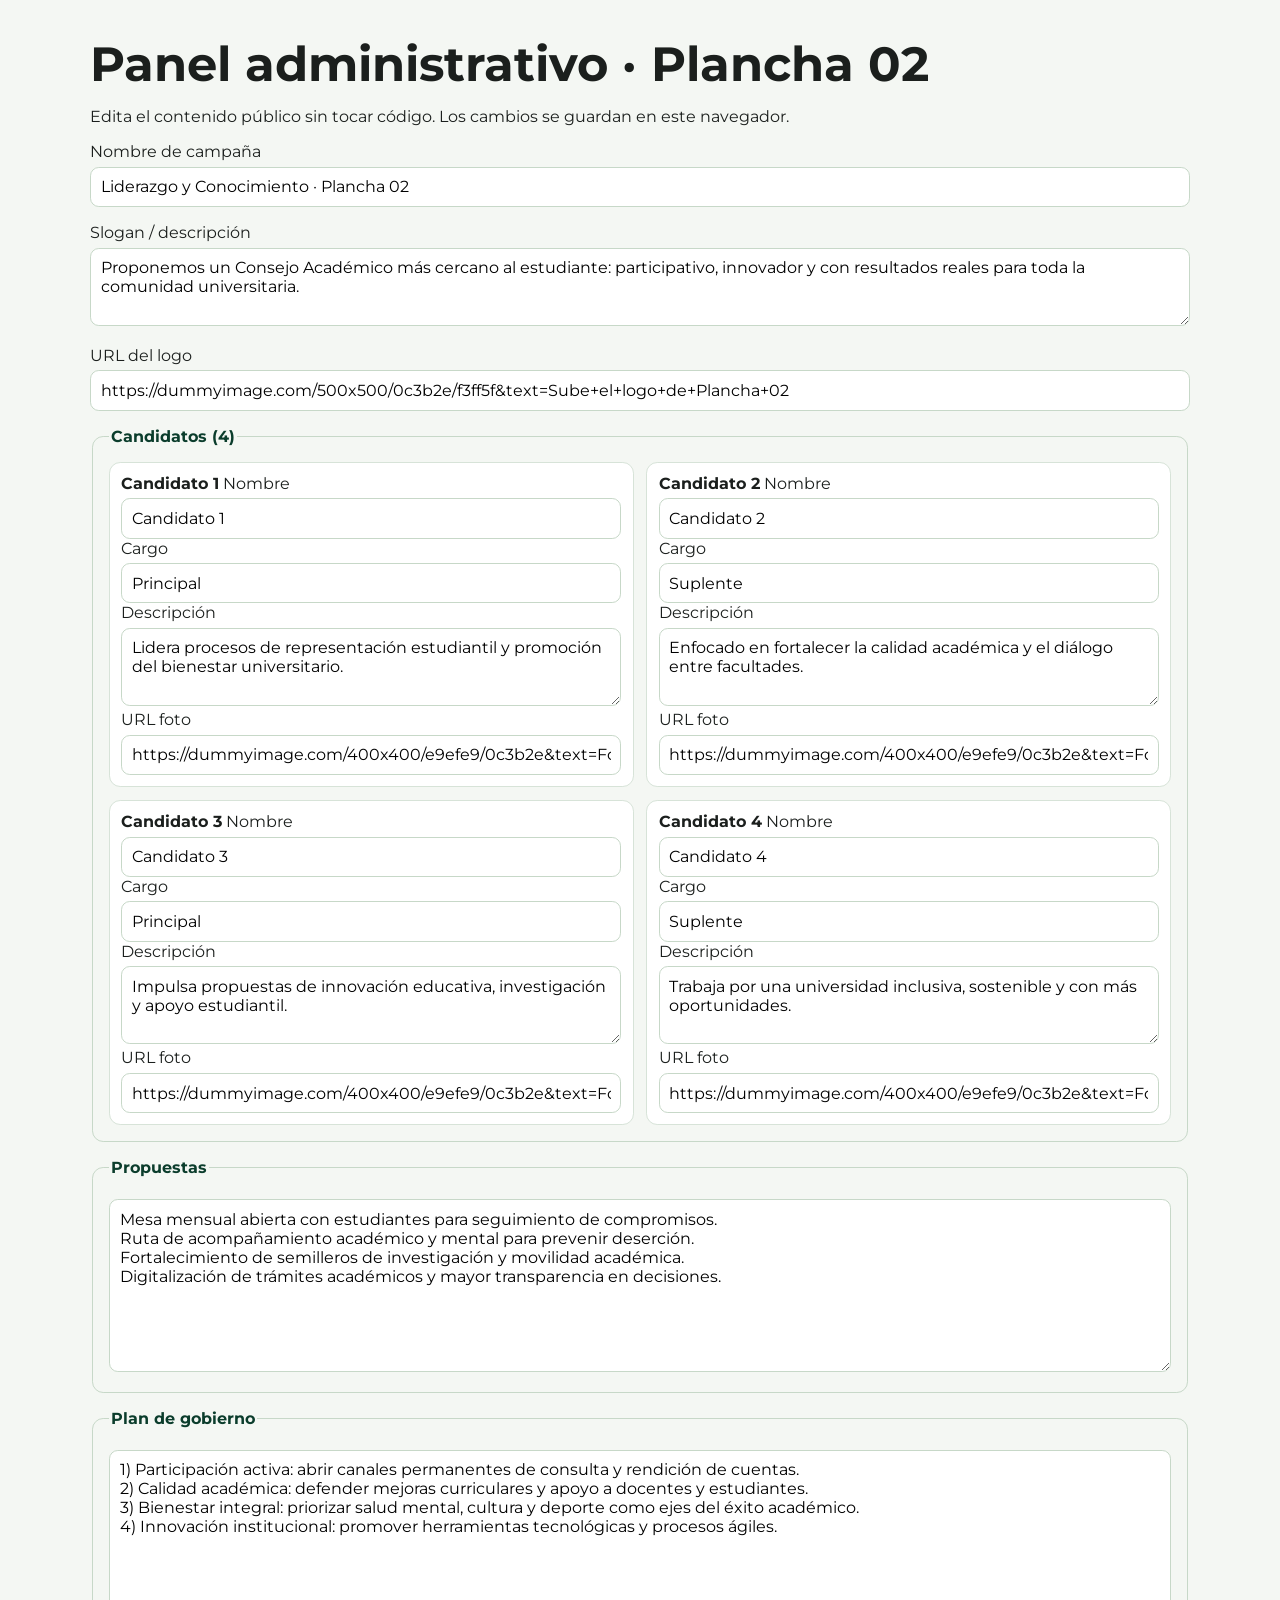
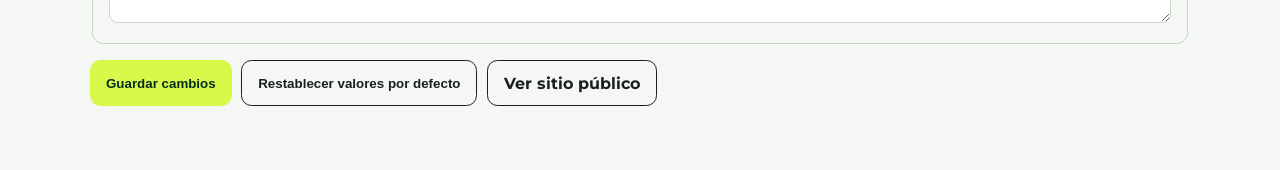
==== admin.html @ 651dead0 "Crear sitio de campaña Plancha 02 con panel administrativo" ====
<!doctype html>
<html lang="es">
  <head>
    <meta charset="UTF-8" />
    <meta name="viewport" content="width=device-width, initial-scale=1.0" />
    <title>Panel Administrativo - Plancha 02</title>
    <link rel="preconnect" href="https://fonts.googleapis.com" />
    <link rel="preconnect" href="https://fonts.gstatic.com" crossorigin />
    <link href="https://fonts.googleapis.com/css2?family=Montserrat:wght@400;600;700;800&display=swap" rel="stylesheet" />
    <link rel="stylesheet" href="styles.css" />
  </head>
  <body class="admin-page">
    <main class="container admin-wrapper">
      <h1>Panel administrativo · Plancha 02</h1>
      <p>Edita el contenido público sin tocar código. Los cambios se guardan en este navegador.</p>

      <form id="adminForm" class="admin-form">
        <label>Nombre de campaña <input type="text" id="campaignNameInput" required /></label>
        <label>Slogan / descripción <textarea id="campaignSloganInput" rows="3" required></textarea></label>
        <label>URL del logo <input type="url" id="campaignLogoInput" placeholder="https://..." /></label>

        <fieldset>
          <legend>Candidatos (4)</legend>
          <div id="candidateFields" class="candidate-fields"></div>
        </fieldset>

        <fieldset>
          <legend>Propuestas</legend>
          <textarea id="proposalsInput" rows="8" placeholder="Una propuesta por línea"></textarea>
        </fieldset>

        <fieldset>
          <legend>Plan de gobierno</legend>
          <textarea id="governmentPlanInput" rows="8"></textarea>
        </fieldset>

        <div class="admin-actions">
          <button type="submit" class="btn">Guardar cambios</button>
          <button type="button" id="resetBtn" class="btn btn-outline">Restablecer valores por defecto</button>
          <a class="btn btn-outline" href="index.html">Ver sitio público</a>
        </div>
      </form>
    </main>

    <script src="script.js"></script>
  </body>
</html>
---- styles.css ----
:root {
  --green-900: #052d1f;
  --green-800: #0b3d2c;
  --green-700: #136143;
  --green-500: #2ea45f;
  --lime: #d9f94a;
  --cream: #f5f8ef;
  --text: #1b1f1d;
  --white: #ffffff;
}

* { box-sizing: border-box; }
body {
  margin: 0;
  font-family: "Montserrat", sans-serif;
  color: var(--text);
  background: var(--white);
}

.container { width: min(1100px, 92%); margin: 0 auto; }

.hero {
  color: var(--white);
  background: radial-gradient(circle at top right, #2ea45f 0%, #0b3d2c 45%, #052d1f 100%);
  padding-bottom: 4rem;
}

.navbar {
  display: flex;
  justify-content: space-between;
  align-items: center;
  padding: 1.1rem 0;
}

.brand { color: var(--white); text-decoration: none; font-weight: 700; display: flex; align-items: center; gap: .6rem; }
.brand-number {
  background: var(--lime);
  color: var(--green-900);
  padding: .15rem .55rem;
  border-radius: .4rem;
  font-weight: 800;
}

.menu { display: flex; align-items: center; gap: 1rem; }
.menu a { color: var(--white); text-decoration: none; font-weight: 600; }

.hero-content {
  display: grid;
  grid-template-columns: 1.2fr 1fr;
  gap: 2rem;
  align-items: center;
  padding: 2rem 0;
}

.pill {
  display: inline-block;
  padding: .4rem .8rem;
  border: 1px solid rgba(255,255,255,.35);
  border-radius: 999px;
  margin-bottom: .8rem;
}

h1 { margin: .4rem 0 1rem; font-size: clamp(1.8rem, 4vw, 3rem); line-height: 1.1; }
.lead { font-size: 1.05rem; max-width: 60ch; }

.hero-logo-card {
  background: rgba(255,255,255,.08);
  border: 1px solid rgba(255,255,255,.2);
  border-radius: 1rem;
  padding: 1rem;
  backdrop-filter: blur(8px);
}
.hero-logo-card img { width: 100%; border-radius: .7rem; display: block; }

.btn {
  display: inline-block;
  text-decoration: none;
  border: none;
  cursor: pointer;
  background: var(--lime);
  color: var(--green-900);
  font-weight: 700;
  padding: .8rem 1rem;
  border-radius: .65rem;
}
.btn.small { padding: .55rem .8rem; }
.btn-outline {
  background: transparent;
  color: inherit;
  border: 1px solid currentColor;
}
.cta-group { display: flex; gap: .8rem; flex-wrap: wrap; margin-top: 1.2rem; }

.section { padding: 4rem 0; }
.section h2 { margin-top: 0; font-size: clamp(1.5rem, 3vw, 2rem); color: var(--green-800); }
.section-text { max-width: 60ch; }
.alt-bg { background: var(--cream); }

.grid {
  margin-top: 1.5rem;
  display: grid;
  gap: 1rem;
  grid-template-columns: repeat(4, minmax(0, 1fr));
}

.card {
  background: var(--white);
  border: 1px solid #dbe6dc;
  border-radius: .9rem;
  overflow: hidden;
}

.card img {
  width: 100%;
  aspect-ratio: 4/4;
  object-fit: cover;
  background: #eff4ef;
}
.card-content { padding: .9rem; }
.card-content h3 { margin: 0 0 .4rem; color: var(--green-800); }

.cards-list {
  margin: 1rem 0 0;
  padding: 0;
  list-style: none;
  display: grid;
  gap: .8rem;
}
.cards-list li {
  background: #fff;
  border-left: 5px solid var(--green-500);
  border-radius: .5rem;
  padding: .8rem;
}

.plan-text {
  background: #f7fbf6;
  border: 1px solid #d9e7d9;
  border-radius: .9rem;
  padding: 1rem;
  white-space: pre-line;
}

.vote-section {
  background: linear-gradient(90deg, #0c3b2e 0%, #136143 100%);
  color: white;
}
.vote-card {
  text-align: center;
  background: rgba(255,255,255,.08);
  border: 1px solid rgba(255,255,255,.2);
  border-radius: 1rem;
  padding: 2rem;
}
.countdown { font-size: 1.4rem; font-weight: 800; color: var(--lime); margin-top: 1rem; }

.footer { background: #031a11; color: #d4e7d6; padding: 1rem 0; text-align: center; }

.admin-page { background: #f4f7f3; }
.admin-wrapper { padding: 2rem 0 4rem; }
.admin-form { display: grid; gap: 1rem; }
.admin-form label, .admin-form textarea, .admin-form input { font: inherit; }
.admin-form input, .admin-form textarea {
  width: 100%;
  margin-top: .35rem;
  border: 1px solid #c7d8c8;
  border-radius: .55rem;
  padding: .6rem;
}
fieldset { border: 1px solid #c7d8c8; border-radius: .7rem; padding: 1rem; }
legend { font-weight: 700; color: var(--green-800); }
.candidate-fields { display: grid; grid-template-columns: repeat(2, minmax(0,1fr)); gap: .8rem; }
.candidate-box { background: #fff; border: 1px solid #d7e3d8; border-radius: .7rem; padding: .7rem; }
.admin-actions { display: flex; gap: .6rem; flex-wrap: wrap; }

@media (max-width: 900px) {
  .hero-content { grid-template-columns: 1fr; }
  .grid { grid-template-columns: repeat(2, minmax(0, 1fr)); }
}
@media (max-width: 640px) {
  .menu { display: none; }
  .grid, .candidate-fields { grid-template-columns: 1fr; }
}
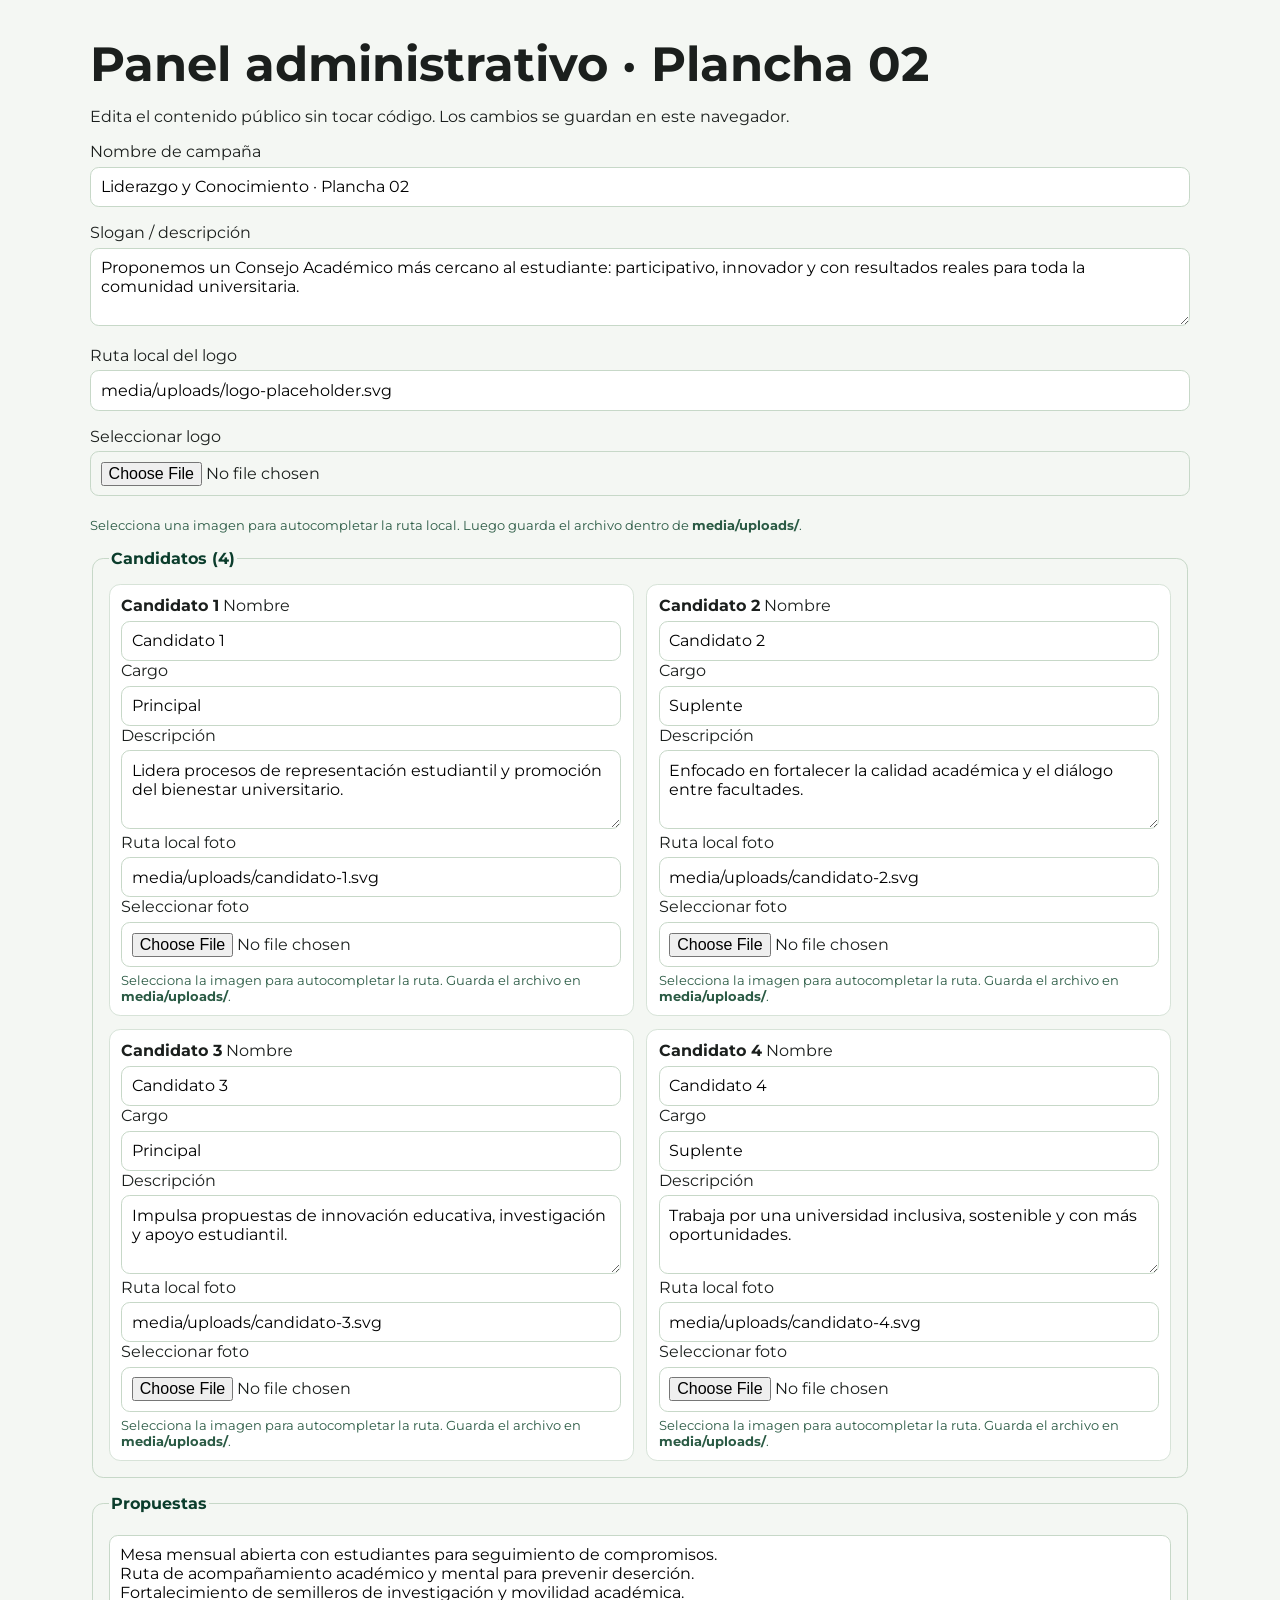
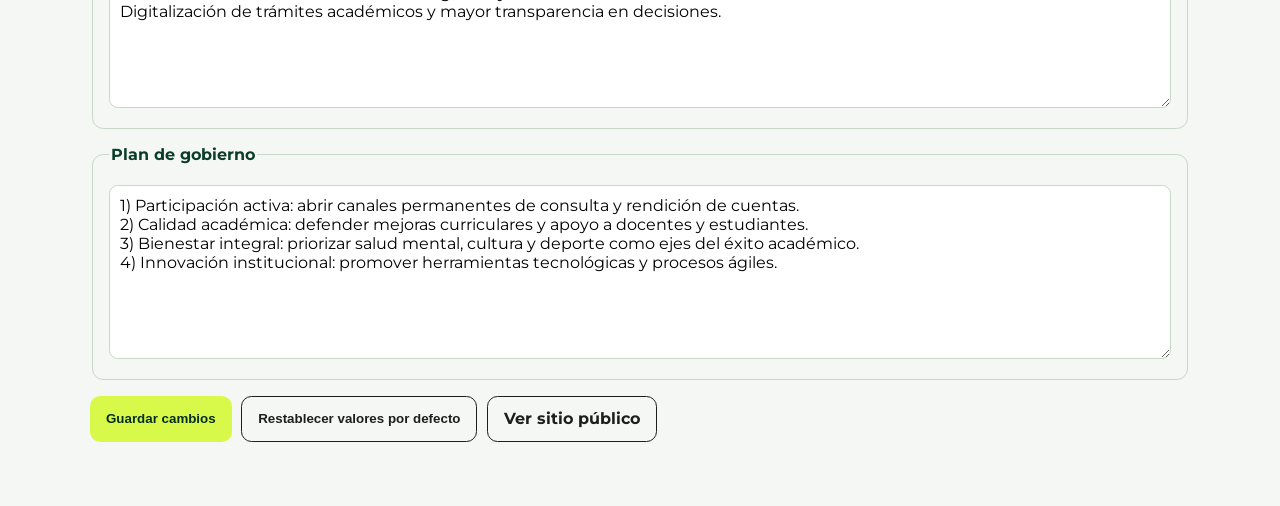
==== commit eaf8e5a8: "Configurar imágenes locales en media/uploads desde panel admin" ====
--- a/admin.html
+++ b/admin.html
@@ -17,7 +17,9 @@
       <form id="adminForm" class="admin-form">
         <label>Nombre de campaña <input type="text" id="campaignNameInput" required /></label>
         <label>Slogan / descripción <textarea id="campaignSloganInput" rows="3" required></textarea></label>
-        <label>URL del logo <input type="url" id="campaignLogoInput" placeholder="https://..." /></label>
+        <label>Ruta local del logo <input type="text" id="campaignLogoInput" placeholder="media/uploads/logo.png" /></label>
+        <label>Seleccionar logo <input type="file" id="campaignLogoFile" accept="image/*" /></label>
+        <small class="helper-text">Selecciona una imagen para autocompletar la ruta local. Luego guarda el archivo dentro de <strong>media/uploads/</strong>.</small>
 
         <fieldset>
           <legend>Candidatos (4)</legend>
--- a/styles.css
+++ b/styles.css
@@ -171,6 +171,7 @@
 legend { font-weight: 700; color: var(--green-800); }
 .candidate-fields { display: grid; grid-template-columns: repeat(2, minmax(0,1fr)); gap: .8rem; }
 .candidate-box { background: #fff; border: 1px solid #d7e3d8; border-radius: .7rem; padding: .7rem; }
+.helper-text { display: block; margin-top: .3rem; color: #2a5a44; font-size: .82rem; }
 .admin-actions { display: flex; gap: .6rem; flex-wrap: wrap; }
 
 @media (max-width: 900px) {
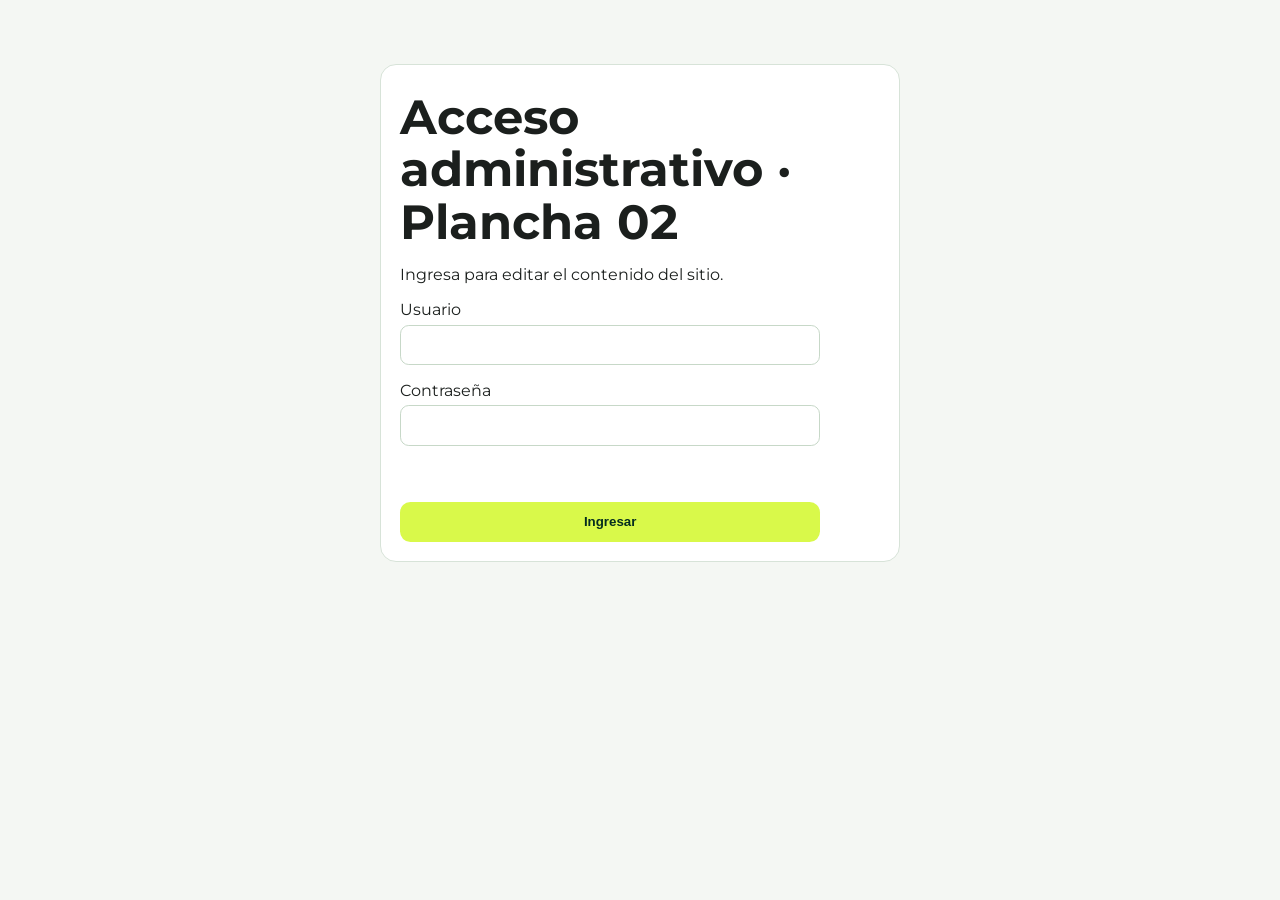
==== commit eddbf8d7: "Proteger panel admin con login por defecto" ====
--- a/admin.html
+++ b/admin.html
@@ -11,37 +11,56 @@
   </head>
   <body class="admin-page">
     <main class="container admin-wrapper">
-      <h1>Panel administrativo · Plancha 02</h1>
-      <p>Edita el contenido público sin tocar código. Los cambios se guardan en este navegador.</p>
+      <section id="loginSection" class="admin-login-card">
+        <h1>Acceso administrativo · Plancha 02</h1>
+        <p>Ingresa para editar el contenido del sitio.</p>
 
-      <form id="adminForm" class="admin-form">
-        <label>Nombre de campaña <input type="text" id="campaignNameInput" required /></label>
-        <label>Slogan / descripción <textarea id="campaignSloganInput" rows="3" required></textarea></label>
-        <label>Ruta local del logo <input type="text" id="campaignLogoInput" placeholder="media/uploads/logo.png" /></label>
-        <label>Seleccionar logo <input type="file" id="campaignLogoFile" accept="image/*" /></label>
-        <small class="helper-text">Selecciona una imagen para autocompletar la ruta local. Luego guarda el archivo dentro de <strong>media/uploads/</strong>.</small>
+        <form id="loginForm" class="admin-form compact-form">
+          <label>Usuario <input type="text" id="usernameInput" required autocomplete="username" /></label>
+          <label>Contraseña <input type="password" id="passwordInput" required autocomplete="current-password" /></label>
+          <p id="loginError" class="error-text" aria-live="polite"></p>
+          <button type="submit" class="btn">Ingresar</button>
+        </form>
+      </section>
 
-        <fieldset>
-          <legend>Candidatos (4)</legend>
-          <div id="candidateFields" class="candidate-fields"></div>
-        </fieldset>
+      <section id="adminSection" class="hidden">
+        <div class="admin-header-row">
+          <div>
+            <h1>Panel administrativo · Plancha 02</h1>
+            <p>Edita el contenido público sin tocar código. Los cambios se guardan en este navegador.</p>
+          </div>
+          <button type="button" id="logoutBtn" class="btn btn-outline">Cerrar sesión</button>
+        </div>
 
-        <fieldset>
-          <legend>Propuestas</legend>
-          <textarea id="proposalsInput" rows="8" placeholder="Una propuesta por línea"></textarea>
-        </fieldset>
+        <form id="adminForm" class="admin-form">
+          <label>Nombre de campaña <input type="text" id="campaignNameInput" required /></label>
+          <label>Slogan / descripción <textarea id="campaignSloganInput" rows="3" required></textarea></label>
+          <label>Ruta local del logo <input type="text" id="campaignLogoInput" placeholder="media/uploads/logo.png" /></label>
+          <label>Seleccionar logo <input type="file" id="campaignLogoFile" accept="image/*" /></label>
+          <small class="helper-text">Selecciona una imagen para autocompletar la ruta local. Luego guarda el archivo dentro de <strong>media/uploads/</strong>.</small>
 
-        <fieldset>
-          <legend>Plan de gobierno</legend>
-          <textarea id="governmentPlanInput" rows="8"></textarea>
-        </fieldset>
+          <fieldset>
+            <legend>Candidatos (4)</legend>
+            <div id="candidateFields" class="candidate-fields"></div>
+          </fieldset>
 
-        <div class="admin-actions">
-          <button type="submit" class="btn">Guardar cambios</button>
-          <button type="button" id="resetBtn" class="btn btn-outline">Restablecer valores por defecto</button>
-          <a class="btn btn-outline" href="index.html">Ver sitio público</a>
-        </div>
-      </form>
+          <fieldset>
+            <legend>Propuestas</legend>
+            <textarea id="proposalsInput" rows="8" placeholder="Una propuesta por línea"></textarea>
+          </fieldset>
+
+          <fieldset>
+            <legend>Plan de gobierno</legend>
+            <textarea id="governmentPlanInput" rows="8"></textarea>
+          </fieldset>
+
+          <div class="admin-actions">
+            <button type="submit" class="btn">Guardar cambios</button>
+            <button type="button" id="resetBtn" class="btn btn-outline">Restablecer valores por defecto</button>
+            <a class="btn btn-outline" href="index.html">Ver sitio público</a>
+          </div>
+        </form>
+      </section>
     </main>
 
     <script src="script.js"></script>
--- a/styles.css
+++ b/styles.css
@@ -174,6 +174,27 @@
 .helper-text { display: block; margin-top: .3rem; color: #2a5a44; font-size: .82rem; }
 .admin-actions { display: flex; gap: .6rem; flex-wrap: wrap; }
 
+.hidden { display: none !important; }
+
+.admin-login-card {
+  max-width: 520px;
+  margin: 2rem auto;
+  background: #fff;
+  border: 1px solid #d7e3d8;
+  border-radius: 1rem;
+  padding: 1.2rem;
+}
+
+.admin-header-row {
+  display: flex;
+  justify-content: space-between;
+  align-items: flex-start;
+  gap: 1rem;
+}
+
+.compact-form { max-width: 420px; }
+.error-text { min-height: 1.2rem; color: #a02121; font-weight: 600; margin: .3rem 0 0; }
+
 @media (max-width: 900px) {
   .hero-content { grid-template-columns: 1fr; }
   .grid { grid-template-columns: repeat(2, minmax(0, 1fr)); }
@@ -181,4 +202,5 @@
 @media (max-width: 640px) {
   .menu { display: none; }
   .grid, .candidate-fields { grid-template-columns: 1fr; }
-}
+  .admin-header-row { flex-direction: column; }
+}
